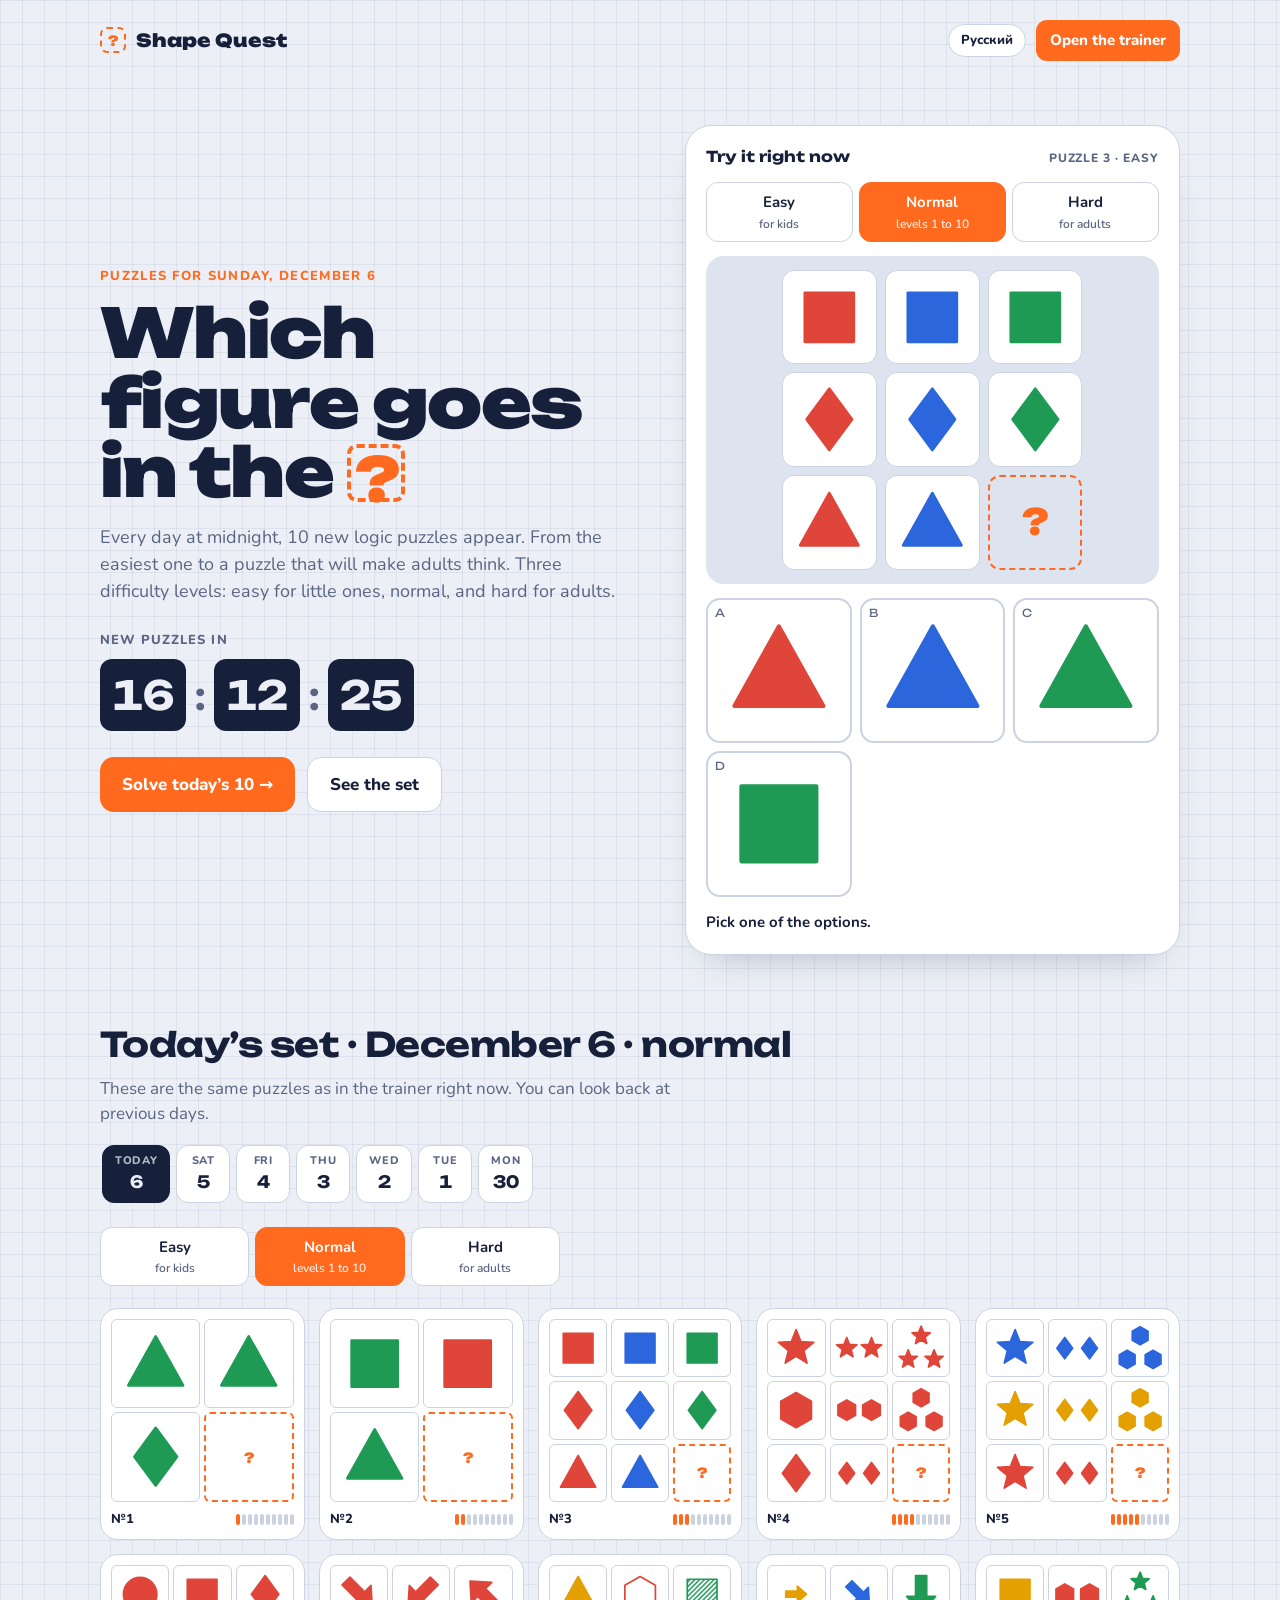
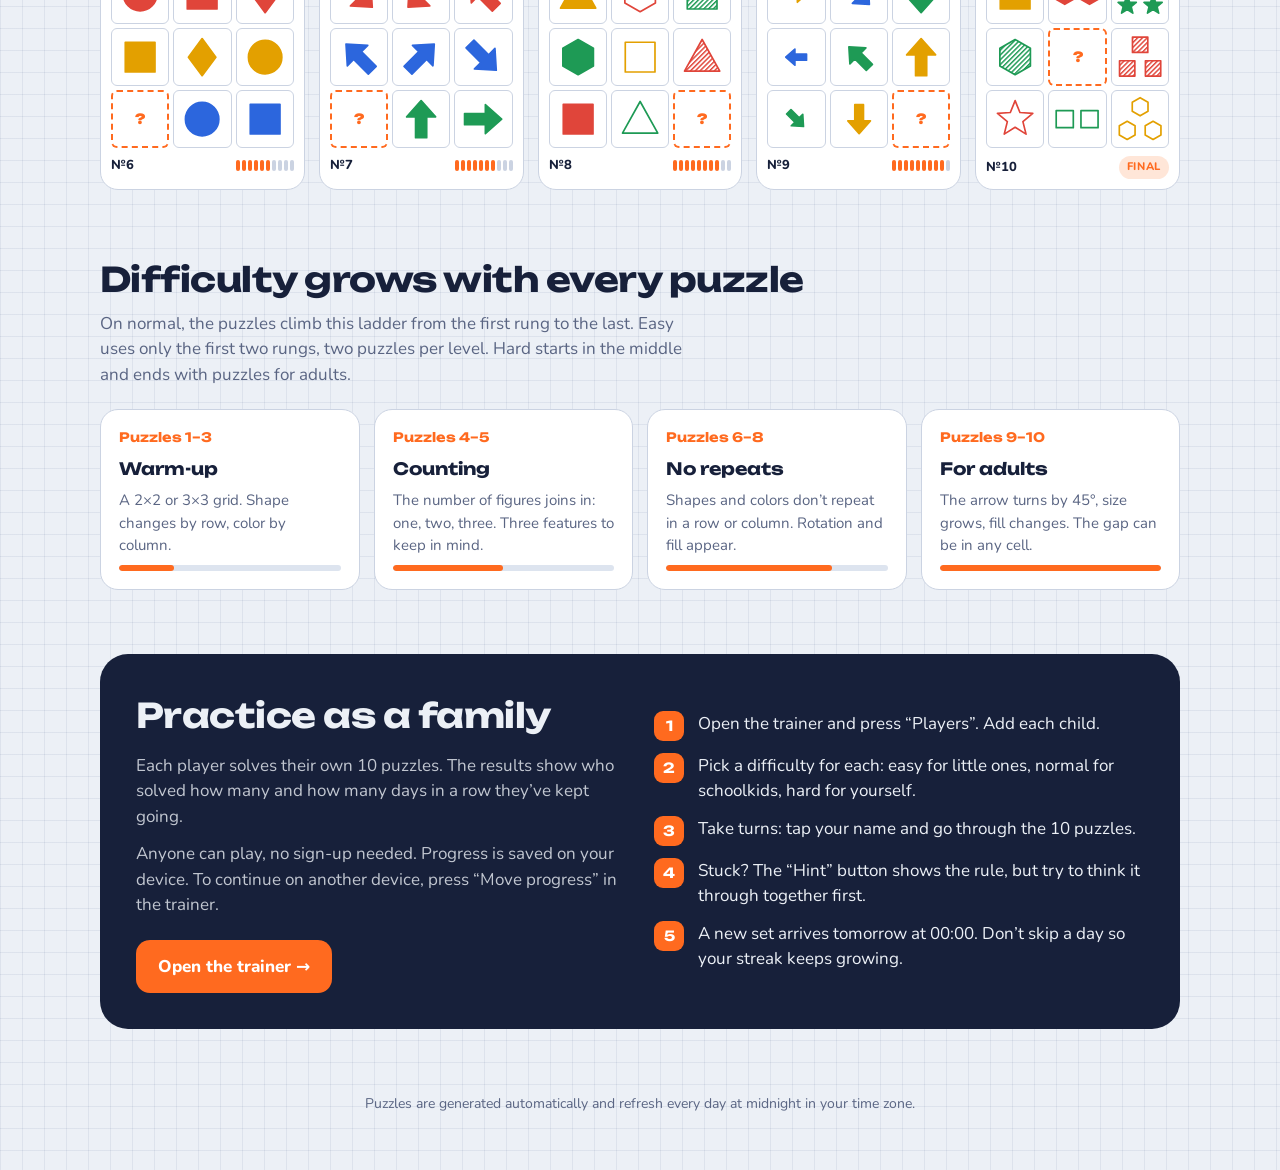
==== index.html @ 0291350c "Shape Quest: daily logic puzzle site with landing and trainer Landing (index.html) with countdown, p" ====
<!doctype html>
<html lang="en">
<head>
<meta charset="utf-8">
<meta name="viewport" content="width=device-width,initial-scale=1,viewport-fit=cover">
<title>Shape Quest: a daily logic puzzle</title>
<meta name="description" content="10 new logic puzzles every day for kids and adults: which figure goes in place of the question mark?">
<meta property="og:title" content="Shape Quest">
<meta property="og:description" content="10 new logic puzzles every day for kids and adults.">
<link rel="icon" href="favicon.svg" type="image/svg+xml">
<link rel="preconnect" href="https://fonts.googleapis.com">
<link rel="stylesheet" href="https://fonts.googleapis.com/css2?family=Unbounded:wght@500;700;900&family=Nunito:wght@400;600;800&display=swap">
<link rel="stylesheet" href="css/index.css">
</head>
<body>
<div class="wrap">
  <nav>
    <div class="logo"><i>?</i>Shape Quest</div>
    <div style="display:flex;gap:10px;align-items:center">
      <button class="langbtn" id="lang"></button>
      <a class="btn sm" href="play.html" data-t="l.open"></a>
    </div>
  </nav>

  <div class="hero">
    <div>
      <div class="eyebrow" id="today-label"></div>
      <h1 data-t="l.h1"></h1>
      <p class="lead" data-t="l.lead"></p>
      <div class="clock">
        <small data-t="l.clock"></small>
        <div class="digits" aria-live="off"><span id="hh">00</span><b>:</b><span id="mm">00</span><b>:</b><span id="ss">00</span></div>
      </div>
      <div class="cta">
        <a class="btn" href="play.html" data-t="l.solve"></a>
        <a class="btn sec" href="#set" data-t="l.see"></a>
      </div>
    </div>
    <div class="play" id="play"></div>
  </div>

  <section id="set">
    <div class="sh">
      <div><h2 id="set-title"></h2><p class="sub" data-t="l.setSub"></p></div>
      <div class="days" id="days"></div>
    </div>
    <div id="seg2" style="max-width:460px"></div>
    <div class="set" id="grid"></div>
  </section>

  <section>
    <div class="sh"><div><h2 data-t="l.ladderH"></h2><p class="sub" data-t="l.ladderSub"></p></div></div>
    <div class="ladder">
      <div class="rung"><span class="n" data-t="l.r1n"></span><h3 data-t="l.r1h"></h3><p data-t="l.r1p"></p><div class="bar"><i style="width:25%"></i></div></div>
      <div class="rung"><span class="n" data-t="l.r2n"></span><h3 data-t="l.r2h"></h3><p data-t="l.r2p"></p><div class="bar"><i style="width:50%"></i></div></div>
      <div class="rung"><span class="n" data-t="l.r3n"></span><h3 data-t="l.r3h"></h3><p data-t="l.r3p"></p><div class="bar"><i style="width:75%"></i></div></div>
      <div class="rung"><span class="n" data-t="l.r4n"></span><h3 data-t="l.r4h"></h3><p data-t="l.r4p"></p><div class="bar"><i style="width:100%"></i></div></div>
    </div>
  </section>

  <div class="family">
    <div>
      <h2 data-t="l.famH"></h2>
      <p data-t="l.famP"></p>
      <p data-t="l.famP2"></p>
      <a class="btn" href="play.html" data-t="l.famBtn"></a>
    </div>
    <ol class="steps">
      <li><span data-t="l.s1"></span></li>
      <li><span data-t="l.s2"></span></li>
      <li><span data-t="l.s3"></span></li>
      <li><span data-t="l.s4"></span></li>
      <li><span data-t="l.s5"></span></li>
    </ol>
  </div>

  <footer data-t="l.foot"></footer>
</div>

<script src="js/i18n.js"></script>
<script src="js/puzzles.js"></script>
<script>
let TODAY=dstr(new Date()),sel=TODAY,heroPick=null,mode='mid';
try{mode=localStorage.getItem('sq-land-mode')||'mid';if(!MODES[mode])mode='mid'}catch(e){}

function boardHTML(p,solved){
  return `<div class="board" style="grid-template-columns:repeat(${p.n},1fr)">${p.cells.map((c,i)=>
    i===p.miss?(solved?`<div class="cell q solved">${figSVG(c)}</div>`:`<div class="cell q">?</div>`):`<div class="cell">${figSVG(c)}</div>`).join('')}</div>`;
}
function segHTML(){return `<div class="seg" role="group">${MODE_KEYS.map(k=>`<button class="sg${k===mode?' on':''}" data-k="${k}"><b>${T('mode.'+k)}</b><small>${T('mode.'+k+'.h')}</small></button>`).join('')}</div>`}
function renderHero(){
  const p=getSet(TODAY,mode)[2],done=heroPick!==null,ok=done&&heroPick===p.ans,L=LABELS();
  document.getElementById('play').innerHTML=`
   <div class="play-h"><b>${T('l.try')}</b><span class="tag">${T('l.tag',levelName(p.level))}</span></div>
   ${segHTML()}
   <div class="tray"><div style="width:100%;max-width:300px">${boardHTML(p,ok)}</div></div>
   <div class="opts">${p.options.map((o,i)=>{let c='';if(done){c=i===p.ans?' good':i===heroPick?' bad':' dim'}
     return `<button class="opt${c}" data-i="${i}" ${done?'disabled':''} aria-label="${L[i]}"><span class="lb">${L[i]}</span>${figSVG(o)}</button>`}).join('')}</div>
   <div class="fb ${done?(ok?'good':'bad'):''}">${done?(ok?T('l.ok'):T('l.bad',L[p.ans],explain(p.specs).join(' '))):T('l.pick')}</div>`;
}
function renderDays(){
  const out=[];const d=new Date();
  for(let k=0;k<7;k++){const x=new Date(d);x.setDate(d.getDate()-k);const s=dstr(x);
    const wd=k===0?T('l.today'):x.toLocaleDateString(LOCALE(),{weekday:'short'});
    out.push(`<button class="day${s===sel?' on':''}" data-d="${s}"><small>${wd}</small><b>${x.getDate()}</b></button>`)}
  document.getElementById('days').innerHTML=out.join('');
}
function renderGrid(){
  const set=getSet(sel,mode),isToday=sel===TODAY;
  const dt=new Date(sel+'T12:00:00').toLocaleDateString(LOCALE(),{day:'numeric',month:'long'});
  document.getElementById('set-title').textContent=T(isToday?'l.setToday':'l.setPast',dt)+' · '+T('mode.'+mode).toLowerCase();
  document.getElementById('grid').innerHTML=set.map((p,ix)=>`<a class="mini" href="play.html" aria-label="${T('dotAria',ix+1)}">
      ${boardHTML(p,!isToday)}
      <div class="mini-f"><span>№${ix+1}</span>${ix===9?`<span class="badge">${T('l.final')}</span>`:`<span class="pips">${Array.from({length:10},(_,i)=>`<i class="${i<p.level?'f':''}"></i>`).join('')}</span>`}</div></a>`).join('');
}
function renderStatic(){
  document.title=T('l.title');
  document.querySelectorAll('[data-t]').forEach(el=>{el.innerHTML=T(el.dataset.t)});
  document.getElementById('lang').textContent=T('lang');
  document.getElementById('today-label').textContent=T('l.todayFor',new Date().toLocaleDateString(LOCALE(),{day:'numeric',month:'long',weekday:'long'}));
}
function init(){renderStatic();renderHero();renderDays();renderGrid();document.getElementById('seg2').innerHTML=segHTML()}

document.addEventListener('click',e=>{
  const b=e.target.closest('.sg');if(!b)return;
  mode=b.dataset.k;try{localStorage.setItem('sq-land-mode',mode)}catch(_){}
  heroPick=null;renderHero();renderGrid();document.getElementById('seg2').innerHTML=segHTML();
});
document.getElementById('play').addEventListener('click',e=>{const b=e.target.closest('.opt');if(!b||heroPick!==null)return;heroPick=+b.dataset.i;renderHero()});
document.getElementById('days').addEventListener('click',e=>{const b=e.target.closest('.day');if(!b)return;sel=b.dataset.d;renderDays();renderGrid()});
document.getElementById('lang').addEventListener('click',()=>{setLang(LANG==='ru'?'en':'ru');init()});

function tick(){
  const now=new Date();
  if(dstr(now)!==TODAY){TODAY=dstr(now);sel=TODAY;heroPick=null;init()}
  const mid=new Date(now);mid.setHours(24,0,0,0);
  const s=Math.max(0,Math.floor((mid-now)/1000)),p=v=>String(v).padStart(2,'0');
  document.getElementById('hh').textContent=p(Math.floor(s/3600));
  document.getElementById('mm').textContent=p(Math.floor(s%3600/60));
  document.getElementById('ss').textContent=p(s%60);
}
init();tick();setInterval(tick,1000);
</script>
</body>
</html>
---- css/index.css ----
*{box-sizing:border-box}
html,body{margin:0}
img{max-width:100%}
.langbtn{border:1.5px solid var(--line);background:var(--card);color:var(--ink);border-radius:999px;padding:6px 12px;font-weight:800;font-size:13px;cursor:pointer}


/* Layout: graph-paper page; hero = headline + live countdown left, today's first puzzle playable right; then today's set strip, difficulty ladder, week archive, family block */
:root{
  --paper:#ECF0F6; --card:#FFFFFF; --tray:#DDE4EF; --grid:rgba(40,60,110,.075);
  --ink:#17203A; --muted:#5A6583; --line:#CBD3E2;
  --accent:#FF6A1F; --accent-ink:#FFFFFF; --accent-soft:#FFE6D8;
  --good:#1E9A55; --good-bg:#E2F5EA; --bad:#D63B32; --bad-bg:#FBE6E4;
  --c0:#E0453A; --c1:#2C66DD; --c2:#1E9A55; --c3:#E3A000;
  --display:"Unbounded","Arial Black",system-ui,sans-serif;
  --body:"Nunito","Segoe UI",system-ui,sans-serif;
}
@media (prefers-color-scheme:dark){:root:not([data-theme="light"]){
  --paper:#11151F; --card:#1B2130; --tray:#151A26; --grid:rgba(160,180,230,.06);
  --ink:#E9EDF6; --muted:#98A2BC; --line:#2C3448;
  --accent:#FF7D3A; --accent-ink:#1A0E05; --accent-soft:#3A2214;
  --good:#3FCB7C; --good-bg:#16301F; --bad:#FF6B61; --bad-bg:#3A1C1A;
  --c0:#FF6457; --c1:#5C93FF; --c2:#3FCB7C; --c3:#FFC233; color-scheme:dark}}
:root[data-theme="dark"]{
  --paper:#11151F; --card:#1B2130; --tray:#151A26; --grid:rgba(160,180,230,.06);
  --ink:#E9EDF6; --muted:#98A2BC; --line:#2C3448;
  --accent:#FF7D3A; --accent-ink:#1A0E05; --accent-soft:#3A2214;
  --good:#3FCB7C; --good-bg:#16301F; --bad:#FF6B61; --bad-bg:#3A1C1A;
  --c0:#FF6457; --c1:#5C93FF; --c2:#3FCB7C; --c3:#FFC233; color-scheme:dark}

body{background-color:var(--paper);background-image:linear-gradient(var(--grid) 1px,transparent 1px),linear-gradient(90deg,var(--grid) 1px,transparent 1px);background-size:22px 22px;color:var(--ink);font-family:var(--body);font-size:17px;line-height:1.5;
  padding-left:max(16px,env(safe-area-inset-left,0px));padding-right:max(16px,env(safe-area-inset-right,0px))}
.wrap{max-width:1080px;margin:0 auto;padding-block:20px 56px;display:flex;flex-direction:column;gap:64px}
a{color:inherit}
button{font:inherit;color:inherit;cursor:pointer}
button:focus-visible,a:focus-visible{outline:3px solid var(--accent);outline-offset:3px}

nav{display:flex;justify-content:space-between;align-items:center;gap:12px}
.logo{font-family:var(--display);font-weight:900;font-size:18px;display:flex;align-items:center;gap:10px}
.logo i{width:26px;height:26px;border:2.5px dashed var(--accent);border-radius:7px;display:grid;place-items:center;font-style:normal;color:var(--accent);font-size:14px}
.btn{display:inline-flex;align-items:center;gap:8px;text-decoration:none;border:0;border-radius:14px;padding:14px 22px;font-weight:800;background:var(--accent);color:var(--accent-ink);white-space:nowrap}
.btn.sm{padding:9px 14px;border-radius:11px;font-size:15px}
.btn.sec{background:var(--card);color:var(--ink);border:1.5px solid var(--line)}

.hero{display:grid;grid-template-columns:1.1fr 1fr;gap:40px;align-items:center}
.hero>*{min-width:0}
.eyebrow{font-size:13px;font-weight:800;text-transform:uppercase;letter-spacing:.1em;color:var(--accent)}
h1{font-family:var(--display);font-weight:900;font-size:clamp(36px,6.4vw,68px);line-height:1.02;letter-spacing:-.025em;margin:12px 0 18px;text-wrap:balance}
h1 .q{display:inline-grid;place-items:center;width:.95em;height:.95em;border:.07em dashed var(--accent);border-radius:.16em;color:var(--accent);font-size:.9em;vertical-align:-.08em}
.lead{max-width:48ch;color:var(--muted);margin:0 0 26px;font-size:18px}
.clock{display:flex;flex-direction:column;gap:8px;margin-bottom:26px}
.clock small{font-size:13px;font-weight:800;text-transform:uppercase;letter-spacing:.08em;color:var(--muted)}
.digits{display:flex;gap:8px;align-items:center;font-family:var(--display);font-weight:700;font-size:clamp(28px,4.6vw,40px);font-variant-numeric:tabular-nums}
.digits span{background:var(--ink);color:var(--paper);border-radius:12px;padding:6px 12px;min-width:2.1ch;text-align:center}
.digits b{color:var(--muted);font-weight:500}
.cta{display:flex;gap:12px;flex-wrap:wrap}

.play{background:var(--card);border:1.5px solid var(--line);border-radius:26px;padding:20px;display:flex;flex-direction:column;gap:14px;box-shadow:0 18px 40px -24px rgba(23,32,58,.35)}
.play-h{display:flex;justify-content:space-between;align-items:baseline;gap:10px;flex-wrap:wrap}
.play-h b{font-family:var(--display);font-weight:700;font-size:15px}
.tag{font-size:12px;font-weight:800;text-transform:uppercase;letter-spacing:.08em;color:var(--muted)}
.tray{background:var(--tray);border-radius:18px;padding:14px;display:flex;justify-content:center}
.board{display:grid;gap:8px;width:100%}
.cell{aspect-ratio:1;max-width:100%;background:var(--card);border:1.5px solid var(--line);border-radius:12px;overflow:hidden;display:grid;place-items:center}
.cell svg,.opt svg{width:100%;height:100%;display:block}
.cell.q{border:2.5px dashed var(--accent);background:transparent;font-family:var(--display);font-weight:900;font-size:clamp(22px,4vw,36px);color:var(--accent)}
.cell.q.solved{border-style:solid;background:var(--card)}
.opts{display:grid;grid-template-columns:repeat(3,1fr);gap:8px}
.opt{position:relative;aspect-ratio:1;max-width:100%;padding:0;background:var(--card);border:2px solid var(--line);border-radius:14px;transition:transform .12s,border-color .12s}
.opt:hover:not(:disabled){border-color:var(--ink);transform:translateY(-2px)}
.opt:disabled{cursor:default}
.opt .lb{position:absolute;top:5px;left:7px;font-family:var(--display);font-size:11px;color:var(--muted)}
.opt.good{border-color:var(--good);background:var(--good-bg)}
.opt.bad{border-color:var(--bad);background:var(--bad-bg)}
.opt.dim{opacity:.4}
.fb{font-weight:700;font-size:15px;min-height:1.5em}
.fb.good{color:var(--good)} .fb.bad{color:var(--bad)}

section{display:flex;flex-direction:column;gap:22px}
.sh{display:flex;justify-content:space-between;align-items:flex-end;gap:16px;flex-wrap:wrap}
h2{font-family:var(--display);font-weight:700;font-size:clamp(24px,3.4vw,34px);letter-spacing:-.015em;margin:0;text-wrap:balance}
.sub{color:var(--muted);margin:6px 0 0;max-width:60ch}

.seg{display:grid;grid-template-columns:repeat(3,1fr);gap:6px}
.sg{border:1.5px solid var(--line);background:var(--card);border-radius:12px;padding:8px 6px;display:flex;flex-direction:column;align-items:center;gap:1px;min-width:0}
.sg b{font-size:15px}.sg small{font-size:12px;color:var(--muted);font-weight:600}
.sg.on{border-color:var(--accent);background:var(--accent);color:var(--accent-ink)}.sg.on small{color:var(--accent-ink);opacity:.85}
.days{display:flex;gap:6px;overflow-x:auto;padding:2px}
.day{border:1.5px solid var(--line);background:var(--card);border-radius:12px;padding:7px 12px;display:flex;flex-direction:column;align-items:center;min-width:54px;flex:none}
.day small{font-size:11px;font-weight:800;text-transform:uppercase;letter-spacing:.06em;color:var(--muted)}
.day b{font-family:var(--display);font-weight:700;font-size:17px;font-variant-numeric:tabular-nums}
.day.on{background:var(--ink);border-color:var(--ink);color:var(--paper)}
.day.on small{color:var(--paper);opacity:.75}

.set{display:grid;grid-template-columns:repeat(5,1fr);gap:14px}
.mini{background:var(--card);border:1.5px solid var(--line);border-radius:18px;padding:10px;display:flex;flex-direction:column;gap:8px;text-decoration:none;transition:transform .15s,border-color .15s}
.mini:hover{transform:translateY(-3px);border-color:var(--ink)}
.mini .board{gap:4px}
.mini .cell{border-radius:6px;border-width:1px}
.mini .cell.q{border-width:2px;font-size:14px}
.mini-f{display:flex;justify-content:space-between;align-items:center;font-size:13px;font-weight:800}
.pips{display:flex;gap:2px}
.pips i{width:4px;height:11px;border-radius:2px;background:var(--line)}
.pips i.f{background:var(--accent)}
.badge{font-size:11px;font-weight:800;text-transform:uppercase;letter-spacing:.06em;padding:3px 8px;border-radius:999px;background:var(--accent-soft);color:var(--accent)}

.ladder{display:grid;grid-template-columns:repeat(4,1fr);gap:14px}
.rung{background:var(--card);border:1.5px solid var(--line);border-radius:18px;padding:18px;display:flex;flex-direction:column;gap:8px}
.rung .n{font-family:var(--display);font-weight:700;font-size:13px;color:var(--accent)}
.rung h3{font-family:var(--display);font-weight:700;font-size:17px;margin:0}
.rung p{margin:0;color:var(--muted);font-size:15px}
.bar{height:6px;border-radius:3px;background:var(--tray);overflow:hidden}
.bar i{display:block;height:100%;background:var(--accent);border-radius:3px}

.family{display:grid;grid-template-columns:1fr 1fr;gap:28px;align-items:center;background:var(--ink);color:var(--paper);border-radius:28px;padding:36px}
.family>*{min-width:0}
.family h2{color:var(--paper)}
.family p{opacity:.8;margin:12px 0 0}
.steps{display:flex;flex-direction:column;gap:12px;margin:0;padding:0;list-style:none;counter-reset:s}
.steps li{display:flex;gap:14px;align-items:flex-start;counter-increment:s}
.steps li::before{content:counter(s);flex:none;width:30px;height:30px;border-radius:9px;background:var(--accent);color:var(--accent-ink);font-family:var(--display);font-weight:700;font-size:14px;display:grid;place-items:center}
.family .btn{margin-top:22px}
footer{color:var(--muted);font-size:14px;text-align:center}

@media (max-width:860px){
  .hero,.family{grid-template-columns:1fr}
  .set{grid-template-columns:repeat(3,1fr)}
  .ladder{grid-template-columns:repeat(2,1fr)}
  .family{padding:24px}
}
@media (max-width:480px){
  .set{grid-template-columns:repeat(2,1fr)}
  .ladder{grid-template-columns:1fr}
  .wrap{gap:48px}
  nav .btn{display:none}
}
@media (prefers-reduced-motion:reduce){.opt,.mini{transition:none}}
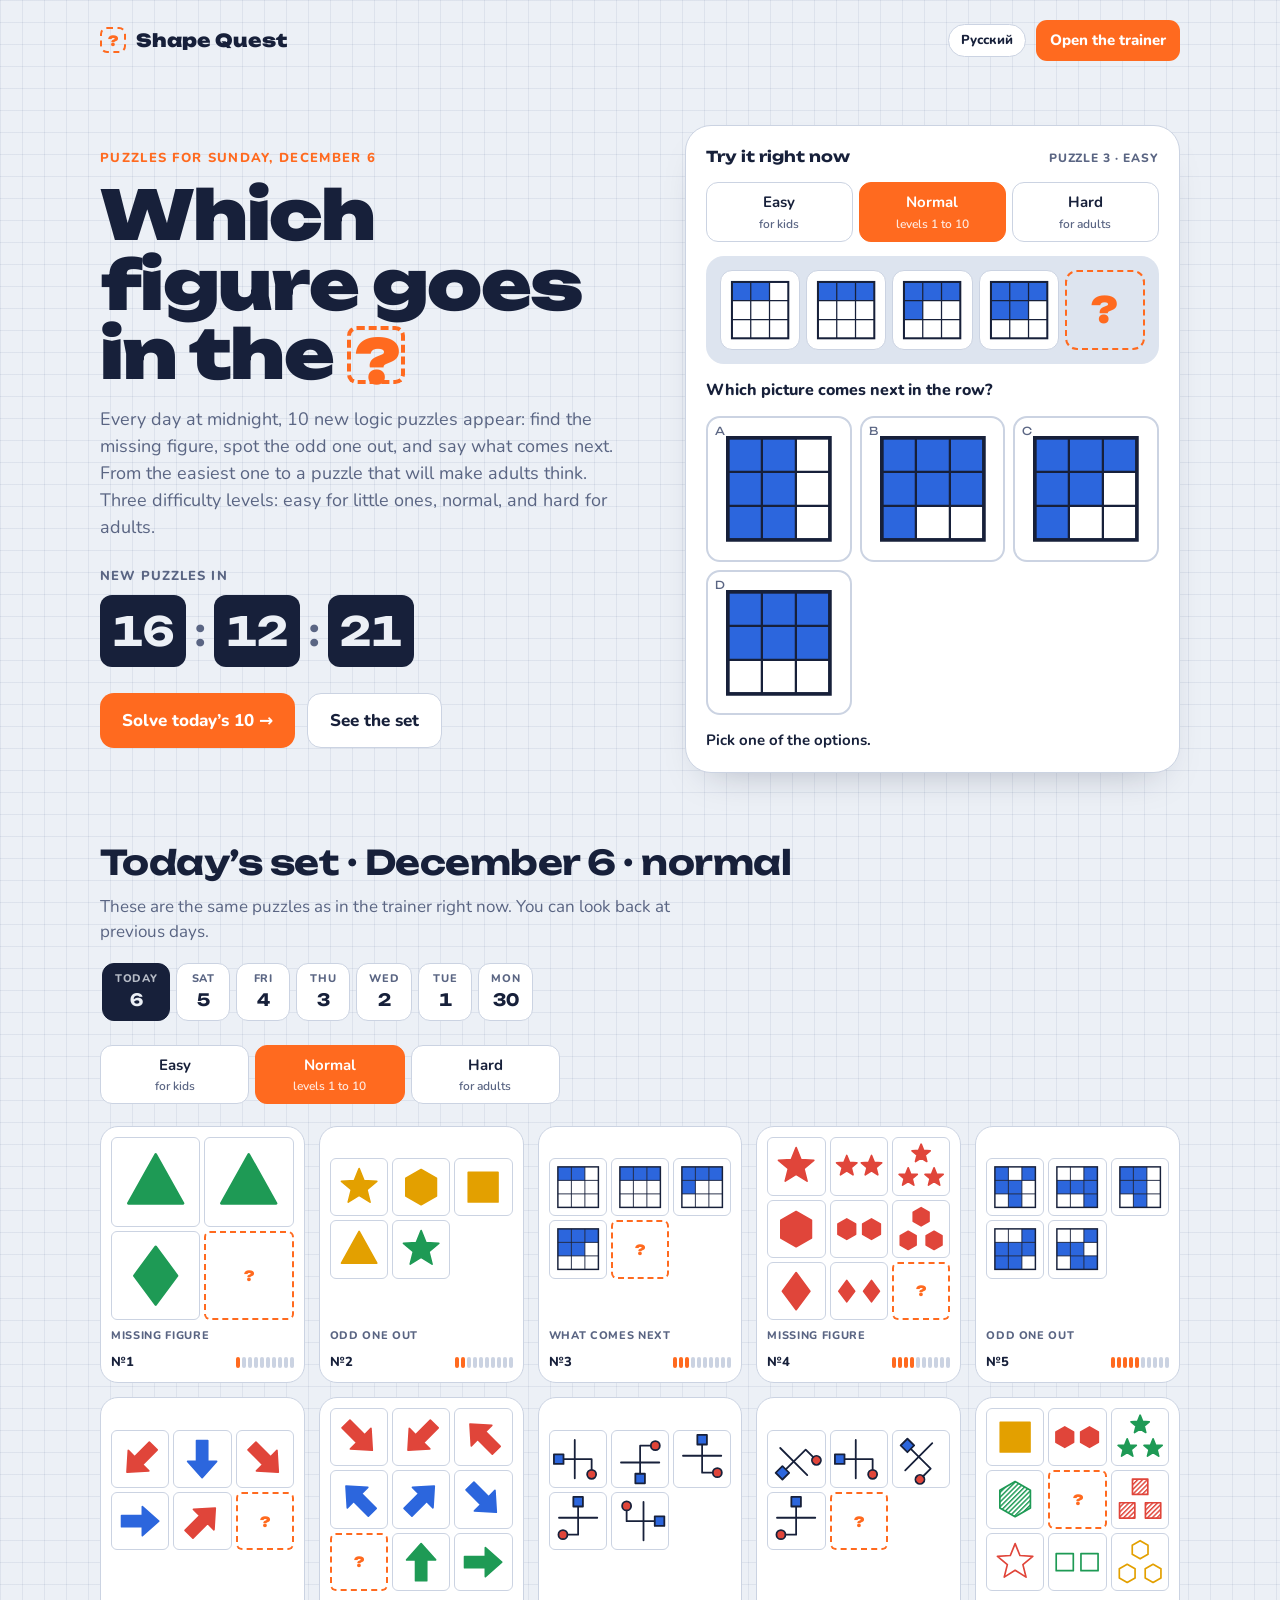
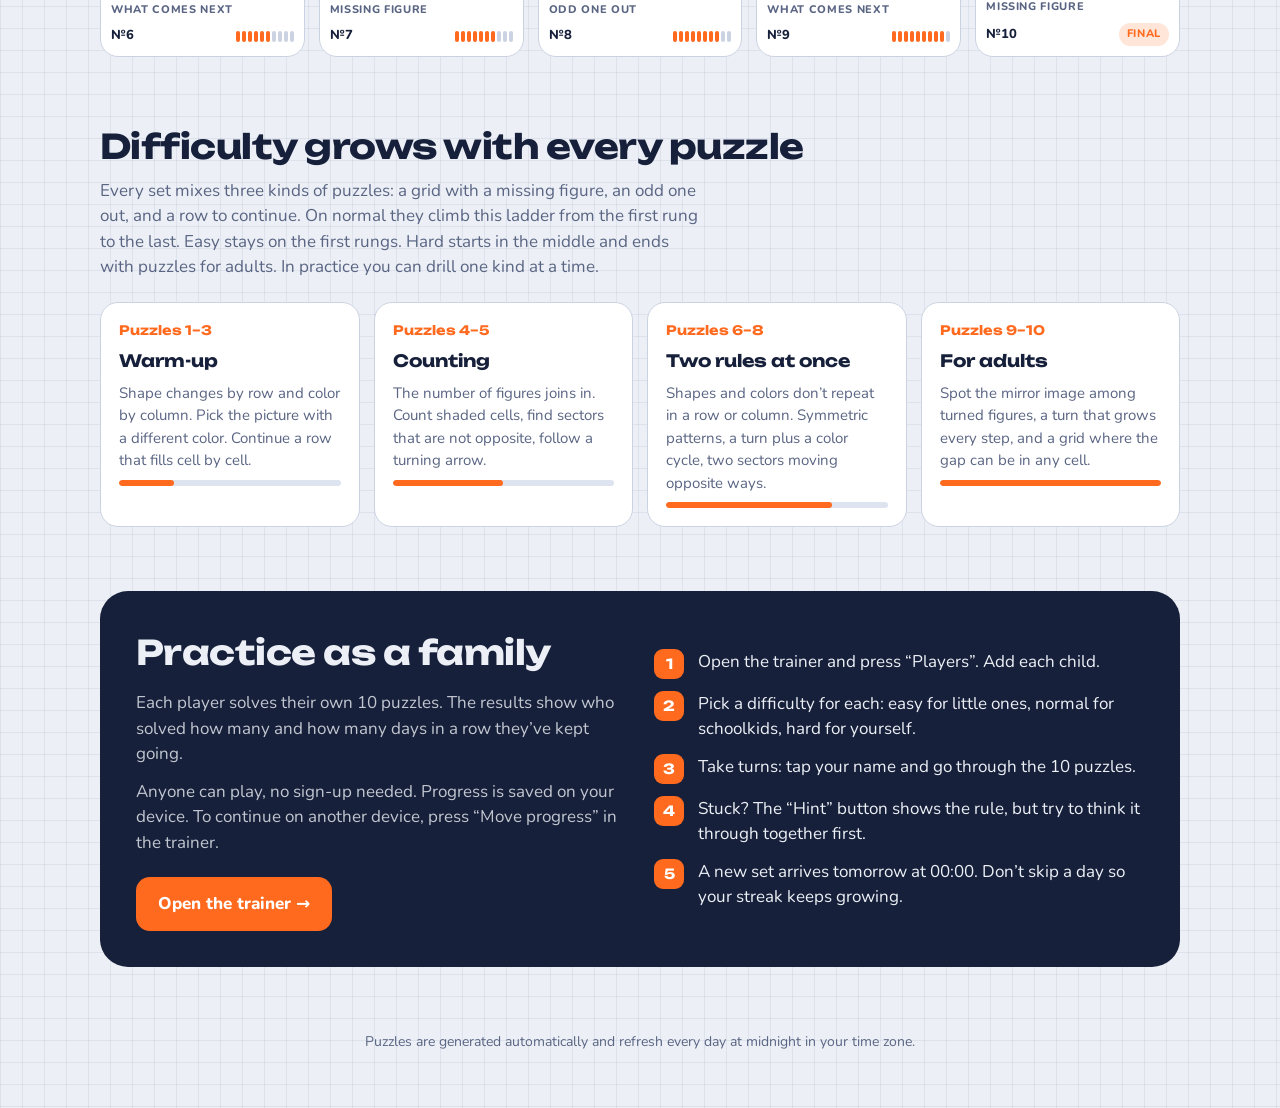
==== commit 3309e8a2: "Add odd-one-out and what-comes-next puzzles Daily sets now mix three kinds (missing figure, odd one " ====
--- a/index.html
+++ b/index.html
@@ -83,20 +83,17 @@
 let TODAY=dstr(new Date()),sel=TODAY,heroPick=null,mode='mid';
 try{mode=localStorage.getItem('sq-land-mode')||'mid';if(!MODES[mode])mode='mid'}catch(e){}
 
-function boardHTML(p,solved){
-  return `<div class="board" style="grid-template-columns:repeat(${p.n},1fr)">${p.cells.map((c,i)=>
-    i===p.miss?(solved?`<div class="cell q solved">${figSVG(c)}</div>`:`<div class="cell q">?</div>`):`<div class="cell">${figSVG(c)}</div>`).join('')}</div>`;
-}
 function segHTML(){return `<div class="seg" role="group">${MODE_KEYS.map(k=>`<button class="sg${k===mode?' on':''}" data-k="${k}"><b>${T('mode.'+k)}</b><small>${T('mode.'+k+'.h')}</small></button>`).join('')}</div>`}
 function renderHero(){
   const p=getSet(TODAY,mode)[2],done=heroPick!==null,ok=done&&heroPick===p.ans,L=LABELS();
   document.getElementById('play').innerHTML=`
    <div class="play-h"><b>${T('l.try')}</b><span class="tag">${T('l.tag',levelName(p.level))}</span></div>
    ${segHTML()}
-   <div class="tray"><div style="width:100%;max-width:300px">${boardHTML(p,ok)}</div></div>
-   <div class="opts">${p.options.map((o,i)=>{let c='';if(done){c=i===p.ans?' good':i===heroPick?' bad':' dim'}
-     return `<button class="opt${c}" data-i="${i}" ${done?'disabled':''} aria-label="${L[i]}"><span class="lb">${L[i]}</span>${figSVG(o)}</button>`}).join('')}</div>
-   <div class="fb ${done?(ok?'good':'bad'):''}">${done?(ok?T('l.ok'):T('l.bad',L[p.ans],explain(p.specs).join(' '))):T('l.pick')}</div>`;
+   ${p.type==='odd'?'':`<div class="tray"><div style="width:100%;max-width:${p.type==='matrix'?300:520}px">${boardHTML(p,ok)}</div></div>`}
+   <p class="ask">${T(p.type==='matrix'?'ask':'ask.'+p.type)}</p>
+   <div class="opts${p.type==='odd'?' five':''}">${p.options.map((o,i)=>{let c='';if(done){c=i===p.ans?' good':i===heroPick?' bad':' dim'}
+     return `<button class="opt${c}" data-i="${i}" ${done?'disabled':''} aria-label="${L[i]}"><span class="lb">${L[i]}</span>${drawFig(o)}</button>`}).join('')}</div>
+   <div class="fb ${done?(ok?'good':'bad'):''}">${done?(ok?T('l.ok'):T('l.bad',L[p.ans],explainP(p).join(' '))):T('l.pick')}</div>`;
 }
 function renderDays(){
   const out=[];const d=new Date();
@@ -111,6 +108,7 @@
   document.getElementById('set-title').textContent=T(isToday?'l.setToday':'l.setPast',dt)+' · '+T('mode.'+mode).toLowerCase();
   document.getElementById('grid').innerHTML=set.map((p,ix)=>`<a class="mini" href="play.html" aria-label="${T('dotAria',ix+1)}">
       ${boardHTML(p,!isToday)}
+      <div class="mini-t">${T('type.'+p.type[0])}</div>
       <div class="mini-f"><span>№${ix+1}</span>${ix===9?`<span class="badge">${T('l.final')}</span>`:`<span class="pips">${Array.from({length:10},(_,i)=>`<i class="${i<p.level?'f':''}"></i>`).join('')}</span>`}</div></a>`).join('');
 }
 function renderStatic(){
--- a/css/index.css
+++ b/css/index.css
@@ -134,3 +134,9 @@
   nav .btn{display:none}
 }
 @media (prefers-reduced-motion:reduce){.opt,.mini{transition:none}}
+.ask{margin:0;font-weight:800;font-size:16px;text-wrap:balance}
+.board.row{gap:6px}
+.opts.five{grid-template-columns:repeat(5,1fr);gap:6px}
+.mini .board.row{grid-template-columns:repeat(3,1fr)!important;gap:4px;margin-block:auto}
+.mini-t{font-size:11px;font-weight:800;text-transform:uppercase;letter-spacing:.06em;color:var(--muted);margin-top:auto}
+@media (max-width:480px){.opts.five{grid-template-columns:repeat(3,1fr)}}
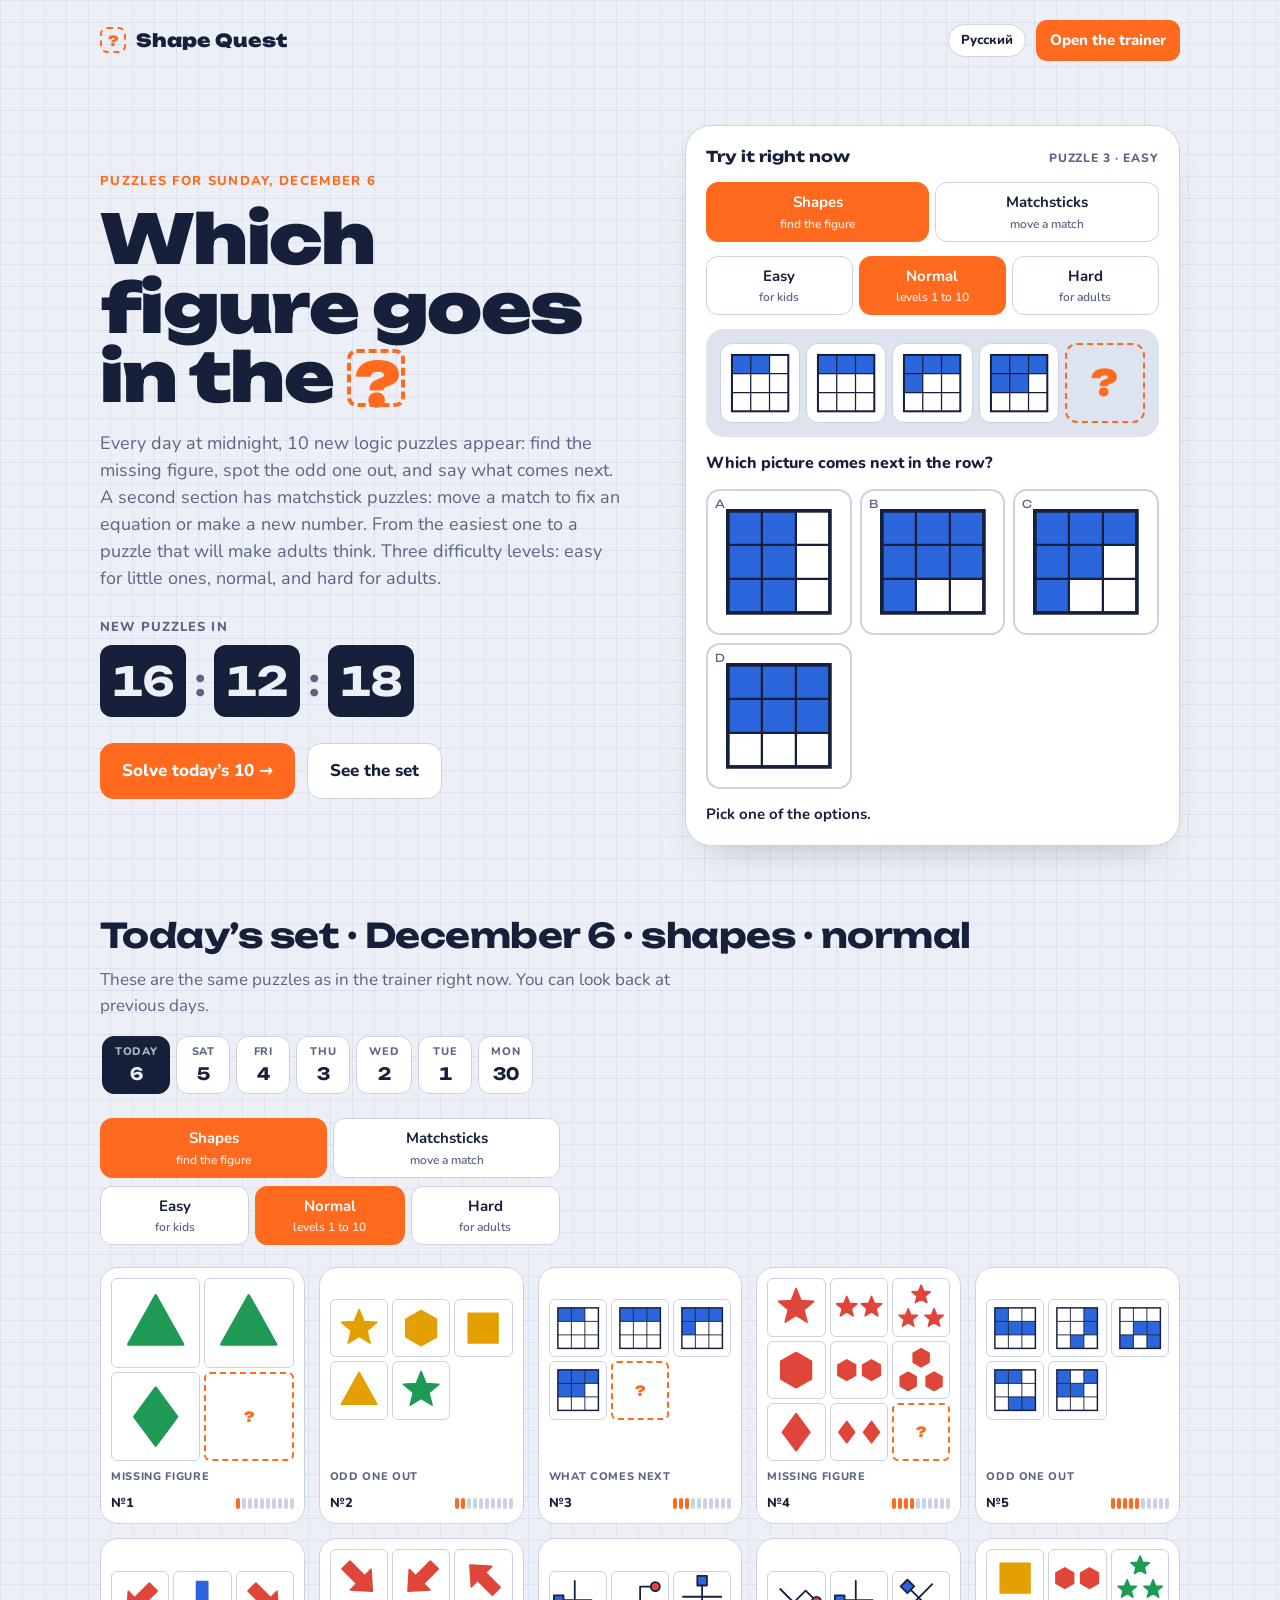
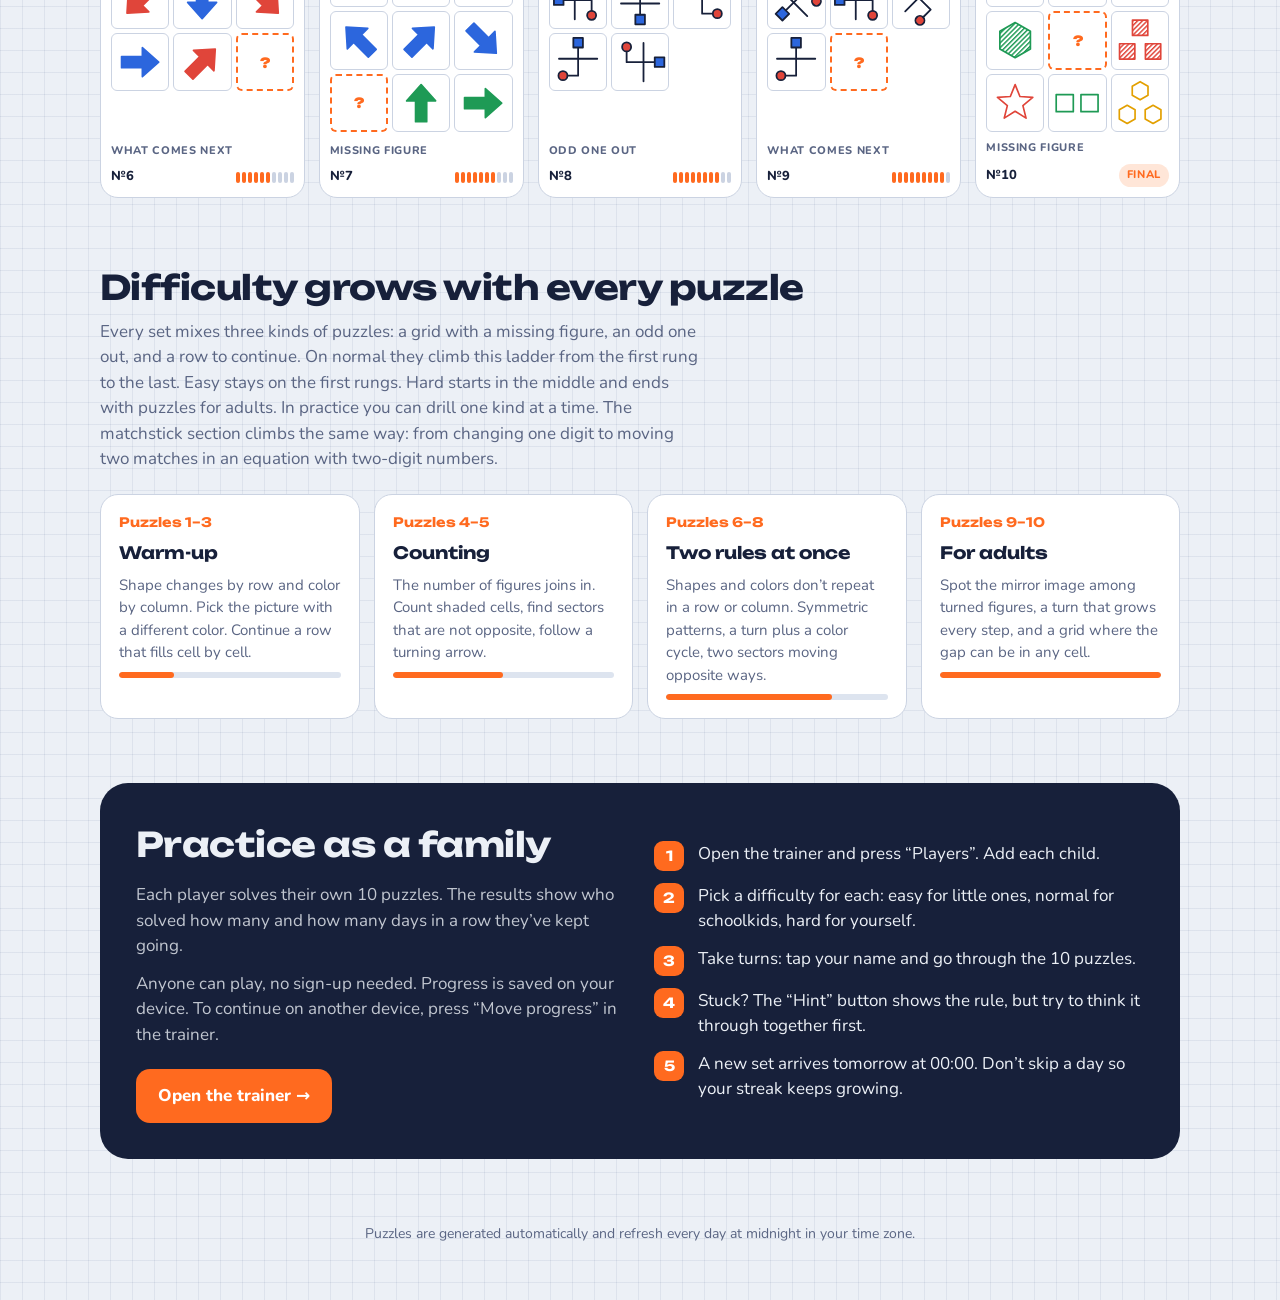
==== commit 9ef9c24e: "Add a matchstick puzzle section: fix the equation or make a new number Second section next to the fi" ====
--- a/index.html
+++ b/index.html
@@ -79,16 +79,34 @@
 
 <script src="js/i18n.js"></script>
 <script src="js/puzzles.js"></script>
+<script src="js/matches.js"></script>
 <script>
-let TODAY=dstr(new Date()),sel=TODAY,heroPick=null,mode='mid';
-try{mode=localStorage.getItem('sq-land-mode')||'mid';if(!MODES[mode])mode='mid'}catch(e){}
+let TODAY=dstr(new Date()),sel=TODAY,heroPick=null,heroSt=null,mode='mid',sec='fig';
+try{mode=localStorage.getItem('sq-land-mode')||'mid';if(!MODES[mode])mode='mid';if(localStorage.getItem('sq-land-sec')==='mt')sec='mt'}catch(e){}
+const setOf=d=>sec==='mt'?getMatchSet(d,mode):getSet(d,mode);
 
 function segHTML(){return `<div class="seg" role="group">${MODE_KEYS.map(k=>`<button class="sg${k===mode?' on':''}" data-k="${k}"><b>${T('mode.'+k)}</b><small>${T('mode.'+k+'.h')}</small></button>`).join('')}</div>`}
+function secHTML(){return `<div class="seg two" role="group">${['fig','mt'].map(k=>`<button class="sg${k===sec?' on':''}" data-sec="${k}"><b>${T('sec.'+k)}</b><small>${T('sec.'+k+'.h')}</small></button>`).join('')}</div>`}
+// Matchsticks: move matches on the board, then check once.
+function renderHeroMatch(){
+  const p=getMatchSet(TODAY,mode)[2],done=heroPick!==null;
+  heroSt=heroSt||mtState(p);
+  const n=mtMoved(p.start,heroSt.cur);
+  document.getElementById('play').innerHTML=`
+   <div class="play-h"><b>${T('l.try')}</b><span class="tag">${T('l.tag',levelName(p.level))}</span></div>
+   ${secHTML()}${segHTML()}
+   <div class="tray">${matchBoard(p,done?{sol:true}:heroSt)}</div>
+   <p class="ask">${mtAsk(p)}</p>
+   ${done?'':`<div class="mtbar"><span class="mcount">${T('mt.moved',n,p.k)}</span><span class="note${heroSt.msg?' warn':''}">${T(heroSt.msg||'mt.how')}</span></div>
+   <div class="cta"><button class="btn sm" data-act="mcheck"${n?'':' disabled'}>${T('mt.check')}</button><button class="btn sm sec" data-act="mreset"${n||heroSt.held!==null?'':' disabled'}>${T('mt.reset')}</button></div>`}
+   <div class="fb ${done?(heroPick?'good':'bad'):''}">${done?(heroPick?T('l.mtOk'):T('l.mtBad',explainP(p).join(' '))):''}</div>`;
+}
 function renderHero(){
+  if(sec==='mt')return renderHeroMatch();
   const p=getSet(TODAY,mode)[2],done=heroPick!==null,ok=done&&heroPick===p.ans,L=LABELS();
   document.getElementById('play').innerHTML=`
    <div class="play-h"><b>${T('l.try')}</b><span class="tag">${T('l.tag',levelName(p.level))}</span></div>
-   ${segHTML()}
+   ${secHTML()}${segHTML()}
    ${p.type==='odd'?'':`<div class="tray"><div style="width:100%;max-width:${p.type==='matrix'?300:520}px">${boardHTML(p,ok)}</div></div>`}
    <p class="ask">${T(p.type==='matrix'?'ask':'ask.'+p.type)}</p>
    <div class="opts${p.type==='odd'?' five':''}">${p.options.map((o,i)=>{let c='';if(done){c=i===p.ans?' good':i===heroPick?' bad':' dim'}
@@ -103,12 +121,12 @@
   document.getElementById('days').innerHTML=out.join('');
 }
 function renderGrid(){
-  const set=getSet(sel,mode),isToday=sel===TODAY;
+  const set=setOf(sel),isToday=sel===TODAY;
   const dt=new Date(sel+'T12:00:00').toLocaleDateString(LOCALE(),{day:'numeric',month:'long'});
-  document.getElementById('set-title').textContent=T(isToday?'l.setToday':'l.setPast',dt)+' · '+T('mode.'+mode).toLowerCase();
+  document.getElementById('set-title').textContent=T(isToday?'l.setToday':'l.setPast',dt)+' · '+T('sec.'+sec).toLowerCase()+' · '+T('mode.'+mode).toLowerCase();
   document.getElementById('grid').innerHTML=set.map((p,ix)=>`<a class="mini" href="play.html" aria-label="${T('dotAria',ix+1)}">
       ${boardHTML(p,!isToday)}
-      <div class="mini-t">${T('type.'+p.type[0])}</div>
+      <div class="mini-t">${T(typeKey(p))}</div>
       <div class="mini-f"><span>№${ix+1}</span>${ix===9?`<span class="badge">${T('l.final')}</span>`:`<span class="pips">${Array.from({length:10},(_,i)=>`<i class="${i<p.level?'f':''}"></i>`).join('')}</span>`}</div></a>`).join('');
 }
 function renderStatic(){
@@ -117,20 +135,27 @@
   document.getElementById('lang').textContent=T('lang');
   document.getElementById('today-label').textContent=T('l.todayFor',new Date().toLocaleDateString(LOCALE(),{day:'numeric',month:'long',weekday:'long'}));
 }
-function init(){renderStatic();renderHero();renderDays();renderGrid();document.getElementById('seg2').innerHTML=segHTML()}
+const renderSeg2=()=>{document.getElementById('seg2').innerHTML=secHTML()+segHTML()};
+function init(){renderStatic();renderHero();renderDays();renderGrid();renderSeg2()}
 
 document.addEventListener('click',e=>{
   const b=e.target.closest('.sg');if(!b)return;
-  mode=b.dataset.k;try{localStorage.setItem('sq-land-mode',mode)}catch(_){}
-  heroPick=null;renderHero();renderGrid();document.getElementById('seg2').innerHTML=segHTML();
+  if(b.dataset.sec){sec=b.dataset.sec;try{localStorage.setItem('sq-land-sec',sec)}catch(_){}}
+  else{mode=b.dataset.k;try{localStorage.setItem('sq-land-mode',mode)}catch(_){}}
+  heroPick=null;heroSt=null;renderHero();renderGrid();renderSeg2();
 });
-document.getElementById('play').addEventListener('click',e=>{const b=e.target.closest('.opt');if(!b||heroPick!==null)return;heroPick=+b.dataset.i;renderHero()});
+document.getElementById('play').addEventListener('click',e=>{
+  if(heroPick!==null)return;
+  if(sec==='mt'){const b=e.target.closest('[data-act]');if(!b)return;const p=getMatchSet(TODAY,mode)[2];
+    if(b.dataset.act==='slot')mtTap(p,heroSt,+b.dataset.s);else if(b.dataset.act==='mreset')heroSt=null;else if(b.dataset.act==='mcheck')heroPick=mtCheck(p,heroSt.cur);
+    renderHero();return}
+  const b=e.target.closest('.opt');if(!b)return;heroPick=+b.dataset.i;renderHero()});
 document.getElementById('days').addEventListener('click',e=>{const b=e.target.closest('.day');if(!b)return;sel=b.dataset.d;renderDays();renderGrid()});
 document.getElementById('lang').addEventListener('click',()=>{setLang(LANG==='ru'?'en':'ru');init()});
 
 function tick(){
   const now=new Date();
-  if(dstr(now)!==TODAY){TODAY=dstr(now);sel=TODAY;heroPick=null;init()}
+  if(dstr(now)!==TODAY){TODAY=dstr(now);sel=TODAY;heroPick=null;heroSt=null;init()}
   const mid=new Date(now);mid.setHours(24,0,0,0);
   const s=Math.max(0,Math.floor((mid-now)/1000)),p=v=>String(v).padStart(2,'0');
   document.getElementById('hh').textContent=p(Math.floor(s/3600));
--- a/css/index.css
+++ b/css/index.css
@@ -10,7 +10,7 @@
   --ink:#17203A; --muted:#5A6583; --line:#CBD3E2;
   --accent:#FF6A1F; --accent-ink:#FFFFFF; --accent-soft:#FFE6D8;
   --good:#1E9A55; --good-bg:#E2F5EA; --bad:#D63B32; --bad-bg:#FBE6E4;
-  --c0:#E0453A; --c1:#2C66DD; --c2:#1E9A55; --c3:#E3A000;
+  --c0:#E0453A; --c1:#2C66DD; --c2:#1E9A55; --c3:#E3A000; --wood:#CF9440;
   --display:"Unbounded","Arial Black",system-ui,sans-serif;
   --body:"Nunito","Segoe UI",system-ui,sans-serif;
 }
@@ -19,13 +19,13 @@
   --ink:#E9EDF6; --muted:#98A2BC; --line:#2C3448;
   --accent:#FF7D3A; --accent-ink:#1A0E05; --accent-soft:#3A2214;
   --good:#3FCB7C; --good-bg:#16301F; --bad:#FF6B61; --bad-bg:#3A1C1A;
-  --c0:#FF6457; --c1:#5C93FF; --c2:#3FCB7C; --c3:#FFC233; color-scheme:dark}}
+  --c0:#FF6457; --c1:#5C93FF; --c2:#3FCB7C; --c3:#FFC233; --wood:#E2B36A; color-scheme:dark}}
 :root[data-theme="dark"]{
   --paper:#11151F; --card:#1B2130; --tray:#151A26; --grid:rgba(160,180,230,.06);
   --ink:#E9EDF6; --muted:#98A2BC; --line:#2C3448;
   --accent:#FF7D3A; --accent-ink:#1A0E05; --accent-soft:#3A2214;
   --good:#3FCB7C; --good-bg:#16301F; --bad:#FF6B61; --bad-bg:#3A1C1A;
-  --c0:#FF6457; --c1:#5C93FF; --c2:#3FCB7C; --c3:#FFC233; color-scheme:dark}
+  --c0:#FF6457; --c1:#5C93FF; --c2:#3FCB7C; --c3:#FFC233; --wood:#E2B36A; color-scheme:dark}
 
 body{background-color:var(--paper);background-image:linear-gradient(var(--grid) 1px,transparent 1px),linear-gradient(90deg,var(--grid) 1px,transparent 1px);background-size:22px 22px;color:var(--ink);font-family:var(--body);font-size:17px;line-height:1.5;
   padding-left:max(16px,env(safe-area-inset-left,0px));padding-right:max(16px,env(safe-area-inset-right,0px))}
@@ -140,3 +140,25 @@
 .mini .board.row{grid-template-columns:repeat(3,1fr)!important;gap:4px;margin-block:auto}
 .mini-t{font-size:11px;font-weight:800;text-transform:uppercase;letter-spacing:.06em;color:var(--muted);margin-top:auto}
 @media (max-width:480px){.opts.five{grid-template-columns:repeat(3,1fr)}}
+
+/* matchstick puzzles */
+.mboard{width:100%;margin:0 auto}
+.mboard svg{width:100%;height:auto;display:block;overflow:visible}
+.mboard .mb{stroke:var(--wood);stroke-width:5.2;stroke-linecap:round}
+.mboard .mh{fill:var(--c0)}
+.mboard .m.held{opacity:.4}
+.mboard .m.held .mb{stroke:var(--accent)}
+.mboard .m.new .mb{stroke:var(--good)}
+.mboard .slot,.mboard .gone{stroke-width:2.6;stroke-dasharray:3 4;stroke-linecap:round}
+.mboard .slot{stroke:var(--muted);opacity:.75}
+.mboard .gone{stroke:var(--bad);opacity:.8}
+.mboard .hit{stroke:transparent;stroke-width:20;stroke-linecap:butt;cursor:pointer;pointer-events:stroke;-webkit-tap-highlight-color:transparent}
+.seg.two{grid-template-columns:repeat(2,1fr)}
+.mtbar{display:flex;flex-direction:column;gap:2px}
+.mcount{font-weight:800;font-size:14px}
+.note.warn,.fb .warn{color:var(--bad);font-weight:700}
+.btn:disabled{opacity:.45;cursor:default}
+.note{font-size:13px;color:var(--muted);margin:0}
+#seg2{display:flex;flex-direction:column;gap:8px}
+.mini .mboard{margin-block:auto}
+.mini .mboard svg{max-height:110px}
